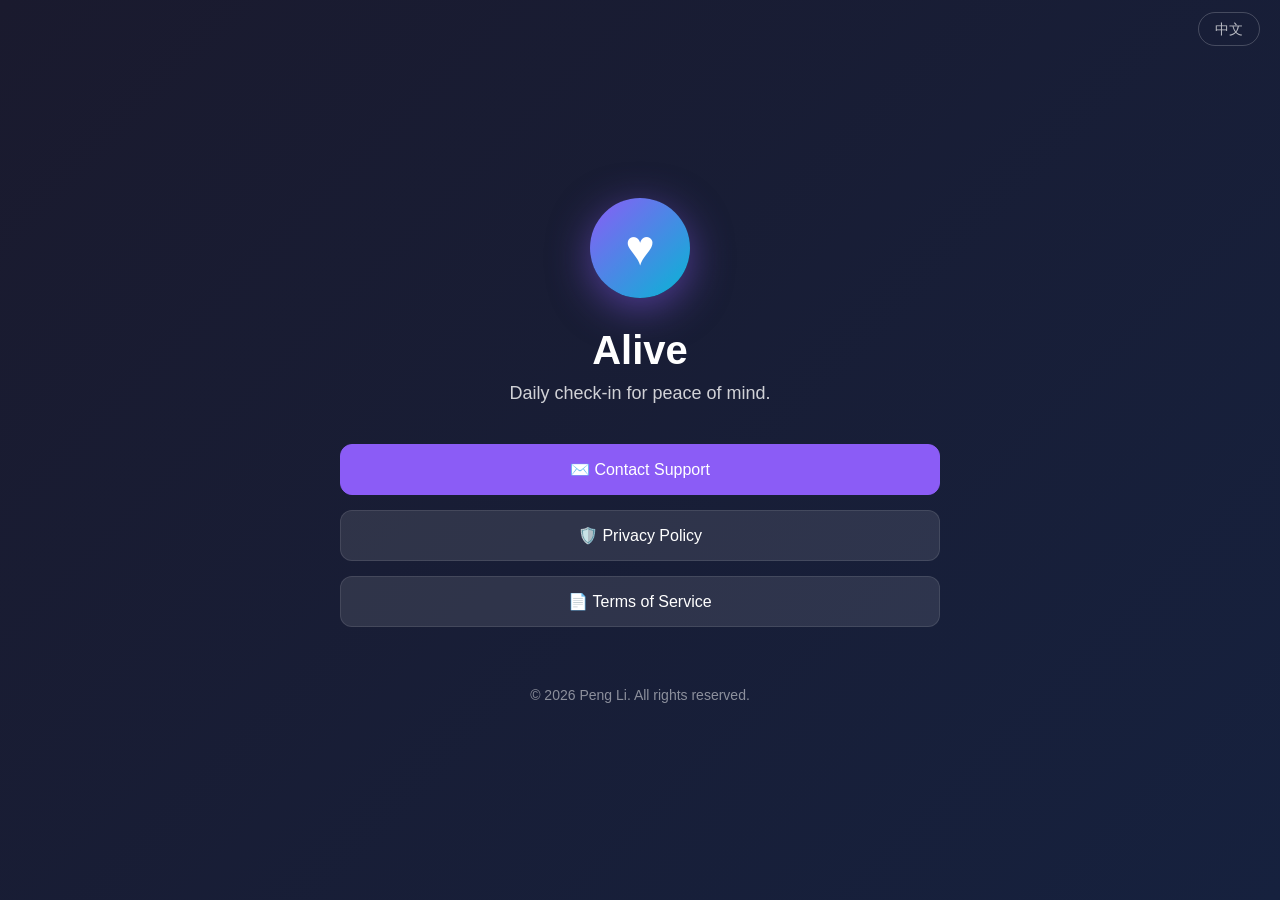
==== en/index.html @ 112e72a0 "Add files via upload" ====
<!DOCTYPE html>
<html lang="en">

<head>
    <meta charset="UTF-8">
    <meta name="viewport" content="width=device-width, initial-scale=1.0">
    <title>Alive - Solo Guardian</title>
    <style>
        * {
            margin: 0;
            padding: 0;
            box-sizing: border-box;
        }

        body {
            font-family: -apple-system, BlinkMacSystemFont, 'Segoe UI', Roboto, 'Helvetica Neue', Arial, sans-serif;
            background: linear-gradient(135deg, #1a1a2e 0%, #16213e 100%);
            color: #fff;
            min-height: 100vh;
            display: flex;
            flex-direction: column;
            align-items: center;
            justify-content: center;
            text-align: center;
            padding: 20px;
        }

        .container {
            max-width: 600px;
            width: 100%;
        }

        .icon {
            width: 100px;
            height: 100px;
            background: linear-gradient(135deg, #8b5cf6, #06b6d4);
            border-radius: 50%;
            display: flex;
            align-items: center;
            justify-content: center;
            font-size: 50px;
            margin: 0 auto 30px;
            box-shadow: 0 10px 40px rgba(139, 92, 246, 0.5);
        }

        h1 {
            font-size: 40px;
            margin-bottom: 10px;
            font-weight: 700;
        }

        .tagline {
            font-size: 18px;
            opacity: 0.8;
            margin-bottom: 40px;
        }

        .links {
            display: flex;
            flex-direction: column;
            gap: 15px;
        }

        .btn {
            background: rgba(255, 255, 255, 0.1);
            color: #fff;
            text-decoration: none;
            padding: 15px;
            border-radius: 12px;
            font-size: 16px;
            transition: all 0.3s;
            border: 1px solid rgba(255, 255, 255, 0.1);
        }

        .btn:hover {
            background: rgba(255, 255, 255, 0.2);
            transform: translateY(-2px);
        }

        .btn-primary {
            background: #8b5cf6;
            border-color: #8b5cf6;
        }

        .btn-primary:hover {
            background: #7c3aed;
        }

        .lang-switch {
            position: absolute;
            top: 20px;
            right: 20px;
        }

        .lang-switch a {
            color: rgba(255, 255, 255, 0.7);
            text-decoration: none;
            padding: 8px 16px;
            border: 1px solid rgba(255, 255, 255, 0.2);
            border-radius: 20px;
            font-size: 14px;
            transition: all 0.3s;
        }

        .lang-switch a:hover {
            background: rgba(255, 255, 255, 0.1);
            color: #fff;
        }

        .footer {
            margin-top: 60px;
            font-size: 14px;
            opacity: 0.5;
        }
    </style>
</head>

<body>
    <div class="lang-switch">
        <a href="../index.html">中文</a>
    </div>

    <div class="container">
        <div class="icon">♥</div>
        <h1>Alive</h1>
        <p class="tagline">Daily check-in for peace of mind.</p>

        <div class="links">
            <a href="mailto:afcmn_alive@163.com" class="btn btn-primary">✉️ Contact Support</a>
            <a href="privacy.html" class="btn">🛡️ Privacy Policy</a>
            <a href="terms.html" class="btn">📄 Terms of Service</a>
        </div>

        <div class="footer">
            &copy; 2026 Peng Li. All rights reserved.
        </div>
    </div>
</body>

</html>
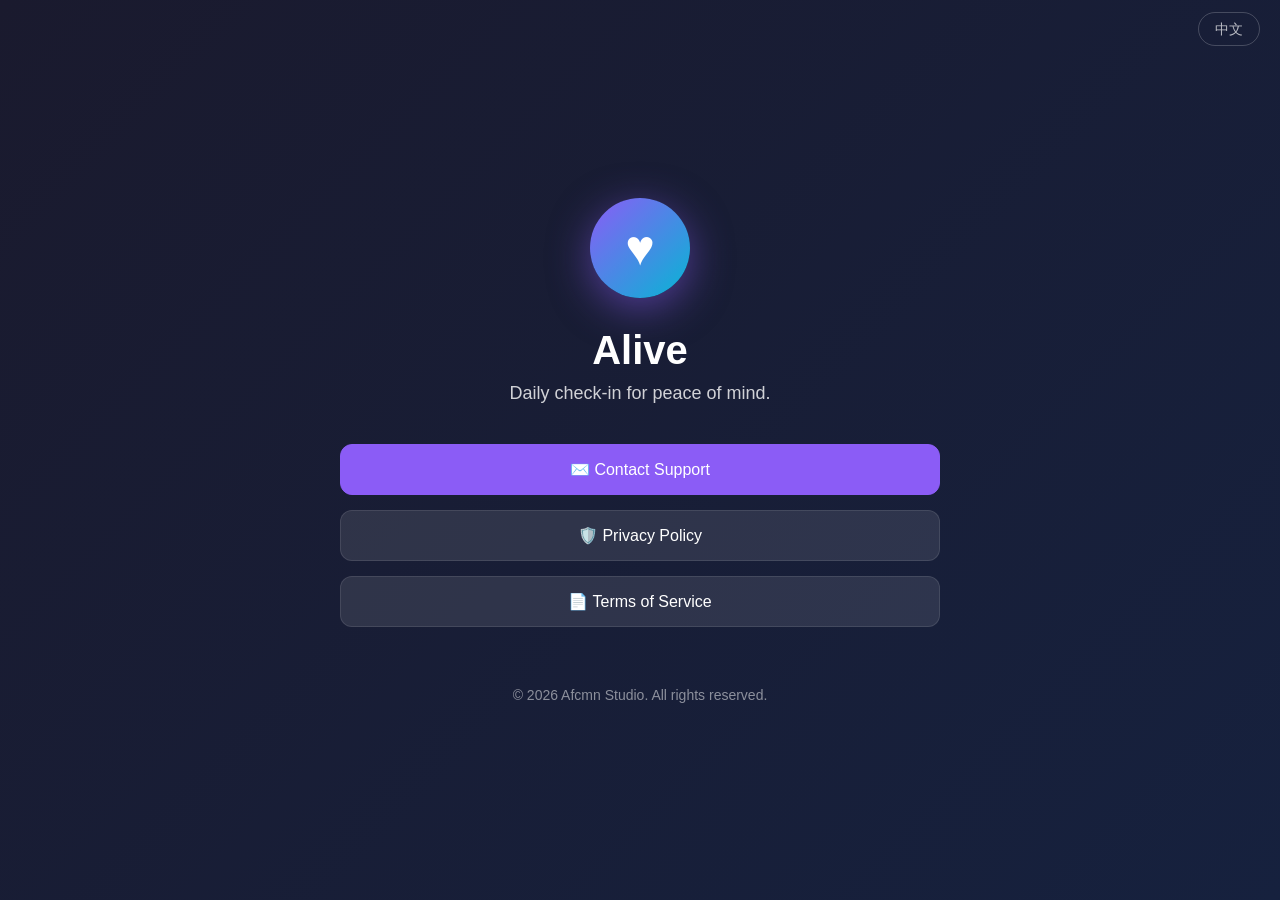
==== commit bafee596: "Add files via upload" ====
--- a/en/index.html
+++ b/en/index.html
@@ -132,7 +132,7 @@
         </div>
 
         <div class="footer">
-            &copy; 2026 Peng Li. All rights reserved.
+            &copy; 2026 Afcmn Studio. All rights reserved.
         </div>
     </div>
 </body>
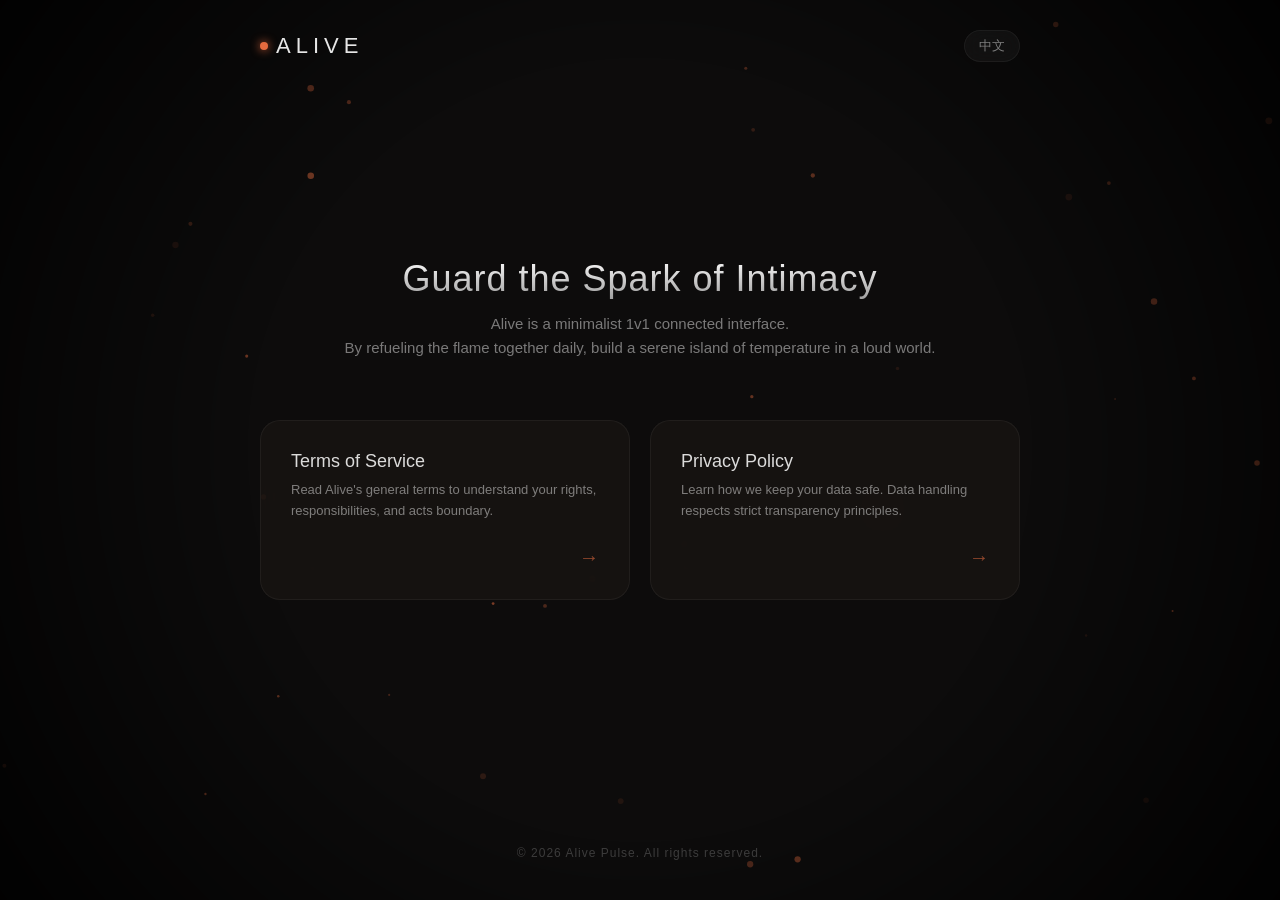
==== commit b64871f1: "Add files via upload" ====
--- a/en/index.html
+++ b/en/index.html
@@ -1,140 +1,46 @@
 <!DOCTYPE html>
 <html lang="en">
-
 <head>
     <meta charset="UTF-8">
     <meta name="viewport" content="width=device-width, initial-scale=1.0">
-    <title>Alive - Solo Guardian</title>
-    <style>
-        * {
-            margin: 0;
-            padding: 0;
-            box-sizing: border-box;
-        }
+    <title>Alive - 1v1 Intimacy Connect</title>
+    <link rel="stylesheet" href="../assets/style.css">
+    <script src="../assets/script.js" defer></script>
+</head>
+<body>
+    <canvas id="bg-canvas"></canvas>
+    <div class="vignette"></div>
 
-        body {
-            font-family: -apple-system, BlinkMacSystemFont, 'Segoe UI', Roboto, 'Helvetica Neue', Arial, sans-serif;
-            background: linear-gradient(135deg, #1a1a2e 0%, #16213e 100%);
-            color: #fff;
-            min-height: 100vh;
-            display: flex;
-            flex-direction: column;
-            align-items: center;
-            justify-content: center;
-            text-align: center;
-            padding: 20px;
-        }
+    <header>
+        <div class="logo">Alive</div>
+        <div class="lang-switch" onclick="window.location.href='../zh/index.html'">中文</div>
+    </header>
 
-        .container {
-            max-width: 600px;
-            width: 100%;
-        }
+    <div class="container">
+        <h1>Guard the Spark of Intimacy</h1>
+        <p class="subtitle">Alive is a minimalist 1v1 connected interface.<br>By refueling the flame together daily, build a serene island of temperature in a loud world.</p>
 
-        .icon {
-            width: 100px;
-            height: 100px;
-            background: linear-gradient(135deg, #8b5cf6, #06b6d4);
-            border-radius: 50%;
-            display: flex;
-            align-items: center;
-            justify-content: center;
-            font-size: 50px;
-            margin: 0 auto 30px;
-            box-shadow: 0 10px 40px rgba(139, 92, 246, 0.5);
-        }
+        <div class="links-grid">
+            <a href="agreement.html" class="card">
+                <div>
+                    <div class="card-title">Terms of Service</div>
+                    <div class="card-desc">Read Alive's general terms to understand your rights, responsibilities, and acts boundary.</div>
+                </div>
+                <div class="card-arrow">→</div>
+            </a>
 
-        h1 {
-            font-size: 40px;
-            margin-bottom: 10px;
-            font-weight: 700;
-        }
-
-        .tagline {
-            font-size: 18px;
-            opacity: 0.8;
-            margin-bottom: 40px;
-        }
-
-        .links {
-            display: flex;
-            flex-direction: column;
-            gap: 15px;
-        }
-
-        .btn {
-            background: rgba(255, 255, 255, 0.1);
-            color: #fff;
-            text-decoration: none;
-            padding: 15px;
-            border-radius: 12px;
-            font-size: 16px;
-            transition: all 0.3s;
-            border: 1px solid rgba(255, 255, 255, 0.1);
-        }
-
-        .btn:hover {
-            background: rgba(255, 255, 255, 0.2);
-            transform: translateY(-2px);
-        }
-
-        .btn-primary {
-            background: #8b5cf6;
-            border-color: #8b5cf6;
-        }
-
-        .btn-primary:hover {
-            background: #7c3aed;
-        }
-
-        .lang-switch {
-            position: absolute;
-            top: 20px;
-            right: 20px;
-        }
-
-        .lang-switch a {
-            color: rgba(255, 255, 255, 0.7);
-            text-decoration: none;
-            padding: 8px 16px;
-            border: 1px solid rgba(255, 255, 255, 0.2);
-            border-radius: 20px;
-            font-size: 14px;
-            transition: all 0.3s;
-        }
-
-        .lang-switch a:hover {
-            background: rgba(255, 255, 255, 0.1);
-            color: #fff;
-        }
-
-        .footer {
-            margin-top: 60px;
-            font-size: 14px;
-            opacity: 0.5;
-        }
-    </style>
-</head>
-
-<body>
-    <div class="lang-switch">
-        <a href="../index.html">中文</a>
+            <a href="privacy.html" class="card">
+                <div>
+                    <div class="card-title">Privacy Policy</div>
+                    <div class="card-desc">Learn how we keep your data safe. Data handling respects strict transparency principles.</div>
+                </div>
+                <div class="card-arrow">→</div>
+            </a>
+        </div>
     </div>
 
-    <div class="container">
-        <div class="icon">♥</div>
-        <h1>Alive</h1>
-        <p class="tagline">Daily check-in for peace of mind.</p>
-
-        <div class="links">
-            <a href="mailto:afcmn_alive@163.com" class="btn btn-primary">✉️ Contact Support</a>
-            <a href="privacy.html" class="btn">🛡️ Privacy Policy</a>
-            <a href="terms.html" class="btn">📄 Terms of Service</a>
-        </div>
-
-        <div class="footer">
-            &copy; 2026 Afcmn Studio. All rights reserved.
-        </div>
-    </div>
+    <footer>
+        © 2026 Alive Pulse. All rights reserved.
+    </footer>
 </body>
-
-</html>+</html>
--- a/assets/style.css
+++ b/assets/style.css
@@ -0,0 +1,256 @@
+* {
+  margin: 0;
+  padding: 0;
+  box-sizing: border-box;
+}
+
+:root {
+  --bg-color: #0d0c0c;
+  --card-bg: rgba(26, 22, 19, 0.7);
+  --border-color: rgba(255, 255, 255, 0.05);
+  --text-primary: rgba(255, 255, 255, 0.85);
+  --text-secondary: rgba(255, 255, 255, 0.45);
+  --accent-color: #e56b3f; /* 篝火橙 */
+  --accent-light: rgba(229, 107, 63, 0.2);
+}
+
+body {
+  font-family: -apple-system, BlinkMacSystemFont, "SF Pro Text", "Helvetica Neue", Arial, sans-serif;
+  background-color: var(--bg-color);
+  color: var(--text-primary);
+  min-height: 100vh;
+  display: flex;
+  flex-direction: column;
+  align-items: center;
+  overflow-x: hidden;
+  position: relative;
+}
+
+/* 浮动背景火星 Canvas */
+#bg-canvas {
+  position: fixed;
+  top: 0;
+  left: 0;
+  width: 100%;
+  height: 100%;
+  z-index: -1;
+  pointer-events: none;
+}
+
+/* 渐变遮罩层 */
+.vignette {
+  position: fixed;
+  top: 0;
+  left: 0;
+  width: 100%;
+  height: 100%;
+  z-index: 0;
+  background: radial-gradient(circle at center, rgba(0,0,0,0) 50%, rgba(0,0,0,0.85) 100%);
+  pointer-events: none;
+}
+
+/* 极简顶栏 */
+header {
+  width: 100%;
+  max-width: 800px;
+  padding: 30px 20px;
+  display: flex;
+  justify-content: space-between;
+  align-items: center;
+  z-index: 10;
+}
+
+.logo {
+  font-weight: 300;
+  font-size: 22px;
+  letter-spacing: 5px;
+  color: rgba(255, 255, 255, 0.9);
+  text-transform: uppercase;
+  display: flex;
+  align-items: center;
+  gap: 8px;
+}
+
+.logo::before {
+  content: '';
+  display: inline-block;
+  width: 8px;
+  height: 8px;
+  background-color: var(--accent-color);
+  border-radius: 50%;
+  box-shadow: 0 0 10px var(--accent-color);
+}
+
+.lang-switch {
+  cursor: pointer;
+  background: rgba(255, 255, 255, 0.04);
+  backdrop-filter: blur(10px);
+  border: 1px solid var(--border-color);
+  padding: 6px 14px;
+  border-radius: 20px;
+  font-size: 13px;
+  color: var(--text-secondary);
+  transition: all 0.3s ease;
+}
+
+.lang-switch:hover {
+  background: rgba(255, 255, 255, 0.08);
+  color: var(--text-primary);
+  border-color: rgba(255, 255, 255, 0.1);
+}
+
+/* 主要内容容器 */
+.container {
+  width: 100%;
+  max-width: 800px;
+  padding: 20px;
+  z-index: 5;
+  flex: 1;
+  display: flex;
+  flex-direction: column;
+  justify-content: center;
+}
+
+h1 {
+  font-size: 36px;
+  font-weight: 200;
+  letter-spacing: 1px;
+  margin-bottom: 12px;
+  text-align: center;
+  background: linear-gradient(180deg, #ffffff 0%, rgba(255,255,255,0.6) 100%);
+  -webkit-background-clip: text;
+  -webkit-text-fill-color: transparent;
+}
+
+h2 {
+  font-size: 20px;
+  font-weight: 300;
+  letter-spacing: 0.5px;
+  margin: 35px 0 15px 0;
+  color: rgba(255, 255, 255, 0.85);
+  border-bottom: 1px solid rgba(255, 255, 255, 0.05);
+  padding-bottom: 8px;
+}
+
+.subtitle {
+  font-size: 15px;
+  color: var(--text-secondary);
+  text-align: center;
+  margin-bottom: 60px;
+  font-weight: 300;
+  line-height: 1.6;
+}
+
+.links-grid {
+  display: grid;
+  grid-template-columns: repeat(auto-fit, minmax(280px, 1fr));
+  gap: 20px;
+  margin-bottom: 40px;
+}
+
+.card {
+  background: var(--card-bg);
+  backdrop-filter: blur(20px);
+  -webkit-backdrop-filter: blur(20px);
+  border: 1px solid var(--border-color);
+  border-radius: 20px;
+  padding: 30px;
+  text-decoration: none;
+  color: inherit;
+  transition: all 0.4s cubic-bezier(0.25, 1, 0.5, 1);
+  display: flex;
+  flex-direction: column;
+  justify-content: space-between;
+  min-height: 180px;
+}
+
+.card:hover {
+  transform: translateY(-5px);
+  border-color: rgba(229, 107, 63, 0.2);
+  background: rgba(30, 25, 22, 0.8);
+  box-shadow: 0 15px 30px rgba(0,0,0,0.4);
+}
+
+.card-title {
+  font-size: 18px;
+  font-weight: 400;
+  color: rgba(255, 255, 255, 0.85);
+  margin-bottom: 8px;
+}
+
+.card-desc {
+  font-size: 13px;
+  color: var(--text-secondary);
+  line-height: 1.6;
+  font-weight: 300;
+}
+
+.card-arrow {
+  margin-top: auto;
+  align-self: flex-end;
+  color: var(--accent-color);
+  opacity: 0.6;
+  transition: transform 0.3s ease;
+  font-size: 20px;
+}
+
+.card:hover .card-arrow {
+  transform: translateX(5px);
+  opacity: 1;
+}
+
+/* 文本页面专属样式 */
+.policy-box {
+  background: var(--card-bg);
+  backdrop-filter: blur(20px);
+  border: 1px solid var(--border-color);
+  border-radius: 24px;
+  padding: 40px;
+  margin-bottom: 50px;
+  line-height: 1.8;
+  font-weight: 300;
+  color: rgba(255, 255, 255, 0.75);
+}
+
+.policy-box p {
+  margin-bottom: 16px;
+  font-size: 14px;
+}
+
+.policy-box ol, .policy-box ul {
+  margin-left: 20px;
+  margin-bottom: 20px;
+  font-size: 14px;
+}
+
+.back-btn {
+  display: inline-flex;
+  align-items: center;
+  gap: 8px;
+  margin-bottom: 25px;
+  text-decoration: none;
+  color: var(--text-secondary);
+  font-size: 14px;
+  transition: color 0.3s;
+}
+
+.back-btn:hover {
+  color: var(--text-primary);
+}
+
+footer {
+  width: 100%;
+  padding: 40px 20px;
+  text-align: center;
+  color: rgba(255, 255, 255, 0.2);
+  font-size: 12px;
+  font-weight: 300;
+  letter-spacing: 1px;
+  z-index: 10;
+}
+
+@media (max-width: 600px) {
+  h1 { font-size: 28px; }
+  .policy-box { padding: 25px; }
+  header { padding: 20px; }
+}
